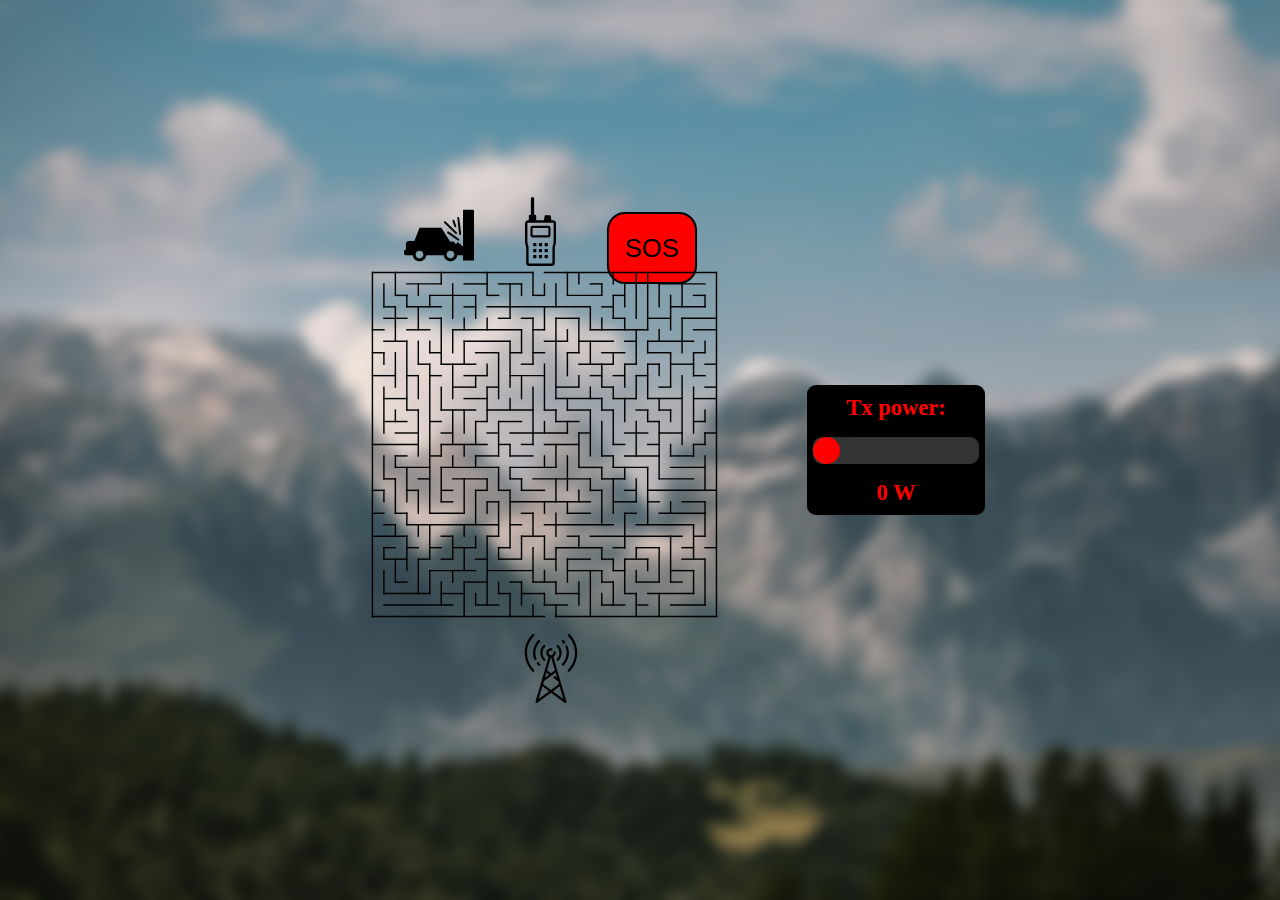
==== igra.html @ b10d03eb "Add files via upload" ====
<!DOCTYPE html>
<html lang="sl">
    <head>
        <meta charset="UTF-8">
        <meta name="viewport" content="width=device-width, initial-scale=1.0" />
        <link rel="stylesheet" href="style/igra.css">
        <link rel="icon" type="image/x-icon" href="slike/ikona.png">
        <title>SOS labirint</title>
    </head>
    <body>
        <div id="main">
            <div id="glava">
                <div id="car"><img src="slike/car.svg"></div>
                <div id="radio"><img src="slike/radio.svg"></div>
                <button id="klic">SOS</button>
            </div>
            <div id="labirint">
                <svg id="maze"  viewBox="0 0 500 500">
                    <g fill="none" stroke="#000000" stroke-width="2" stroke-linecap="square">
                        <line x1="2" y1="2" x2="226" y2="2" />
                        <line x1="242" y1="2" x2="482" y2="2" />
                        <line x1="50" y1="18" x2="98" y2="18" />
                        <line x1="130" y1="18" x2="162" y2="18" />
                        <line x1="178" y1="18" x2="210" y2="18" />
                        <line x1="306" y1="18" x2="322" y2="18" />
                        <line x1="402" y1="18" x2="466" y2="18" />
                        <line x1="34" y1="34" x2="50" y2="34" />
                        <line x1="82" y1="34" x2="146" y2="34" />
                        <line x1="162" y1="34" x2="178" y2="34" />
                        <line x1="226" y1="34" x2="242" y2="34" />
                        <line x1="274" y1="34" x2="322" y2="34" />
                        <line x1="338" y1="34" x2="354" y2="34" />
                        <line x1="450" y1="34" x2="466" y2="34" />
                        <line x1="18" y1="50" x2="34" y2="50" />
                        <line x1="50" y1="50" x2="98" y2="50" />
                        <line x1="130" y1="50" x2="146" y2="50" />
                        <line x1="162" y1="50" x2="306" y2="50" />
                        <line x1="322" y1="50" x2="338" y2="50" />
                        <line x1="418" y1="50" x2="466" y2="50" />
                        <line x1="18" y1="66" x2="50" y2="66" />
                        <line x1="82" y1="66" x2="98" y2="66" />
                        <line x1="178" y1="66" x2="194" y2="66" />
                        <line x1="210" y1="66" x2="226" y2="66" />
                        <line x1="258" y1="66" x2="290" y2="66" />
                        <line x1="338" y1="66" x2="354" y2="66" />
                        <line x1="386" y1="66" x2="418" y2="66" />
                        <line x1="434" y1="66" x2="482" y2="66" />
                        <line x1="2" y1="82" x2="18" y2="82" />
                        <line x1="50" y1="82" x2="82" y2="82" />
                        <line x1="114" y1="82" x2="210" y2="82" />
                        <line x1="226" y1="82" x2="242" y2="82" />
                        <line x1="306" y1="82" x2="386" y2="82" />
                        <line x1="450" y1="82" x2="482" y2="82" />
                        <line x1="18" y1="98" x2="50" y2="98" />
                        <line x1="130" y1="98" x2="194" y2="98" />
                        <line x1="242" y1="98" x2="274" y2="98" />
                        <line x1="290" y1="98" x2="338" y2="98" />
                        <line x1="354" y1="98" x2="370" y2="98" />
                        <line x1="386" y1="98" x2="450" y2="98" />
                        <line x1="2" y1="114" x2="18" y2="114" />
                        <line x1="82" y1="114" x2="98" y2="114" />
                        <line x1="146" y1="114" x2="178" y2="114" />
                        <line x1="194" y1="114" x2="210" y2="114" />
                        <line x1="226" y1="114" x2="242" y2="114" />
                        <line x1="274" y1="114" x2="290" y2="114" />
                        <line x1="322" y1="114" x2="354" y2="114" />
                        <line x1="386" y1="114" x2="418" y2="114" />
                        <line x1="450" y1="114" x2="466" y2="114" />
                        <line x1="66" y1="130" x2="82" y2="130" />
                        <line x1="98" y1="130" x2="146" y2="130" />
                        <line x1="210" y1="130" x2="226" y2="130" />
                        <line x1="290" y1="130" x2="338" y2="130" />
                        <line x1="354" y1="130" x2="370" y2="130" />
                        <line x1="386" y1="130" x2="402" y2="130" />
                        <line x1="418" y1="130" x2="450" y2="130" />
                        <line x1="466" y1="130" x2="482" y2="130" />
                        <line x1="2" y1="146" x2="34" y2="146" />
                        <line x1="50" y1="146" x2="66" y2="146" />
                        <line x1="82" y1="146" x2="98" y2="146" />
                        <line x1="130" y1="146" x2="162" y2="146" />
                        <line x1="194" y1="146" x2="242" y2="146" />
                        <line x1="306" y1="146" x2="322" y2="146" />
                        <line x1="338" y1="146" x2="354" y2="146" />
                        <line x1="370" y1="146" x2="386" y2="146" />
                        <line x1="450" y1="146" x2="466" y2="146" />
                        <line x1="114" y1="162" x2="146" y2="162" />
                        <line x1="162" y1="162" x2="178" y2="162" />
                        <line x1="258" y1="162" x2="290" y2="162" />
                        <line x1="322" y1="162" x2="338" y2="162" />
                        <line x1="402" y1="162" x2="418" y2="162" />
                        <line x1="466" y1="162" x2="482" y2="162" />
                        <line x1="18" y1="178" x2="50" y2="178" />
                        <line x1="130" y1="178" x2="162" y2="178" />
                        <line x1="258" y1="178" x2="322" y2="178" />
                        <line x1="338" y1="178" x2="370" y2="178" />
                        <line x1="386" y1="178" x2="434" y2="178" />
                        <line x1="450" y1="178" x2="482" y2="178" />
                        <line x1="50" y1="194" x2="66" y2="194" />
                        <line x1="98" y1="194" x2="146" y2="194" />
                        <line x1="162" y1="194" x2="226" y2="194" />
                        <line x1="242" y1="194" x2="258" y2="194" />
                        <line x1="274" y1="194" x2="306" y2="194" />
                        <line x1="322" y1="194" x2="338" y2="194" />
                        <line x1="370" y1="194" x2="386" y2="194" />
                        <line x1="402" y1="194" x2="418" y2="194" />
                        <line x1="18" y1="210" x2="50" y2="210" />
                        <line x1="82" y1="210" x2="98" y2="210" />
                        <line x1="146" y1="210" x2="162" y2="210" />
                        <line x1="178" y1="210" x2="210" y2="210" />
                        <line x1="258" y1="210" x2="290" y2="210" />
                        <line x1="386" y1="210" x2="402" y2="210" />
                        <line x1="450" y1="210" x2="466" y2="210" />
                        <line x1="34" y1="226" x2="66" y2="226" />
                        <line x1="98" y1="226" x2="114" y2="226" />
                        <line x1="162" y1="226" x2="178" y2="226" />
                        <line x1="194" y1="226" x2="274" y2="226" />
                        <line x1="290" y1="226" x2="306" y2="226" />
                        <line x1="354" y1="226" x2="386" y2="226" />
                        <line x1="402" y1="226" x2="434" y2="226" />
                        <line x1="466" y1="226" x2="482" y2="226" />
                        <line x1="2" y1="242" x2="66" y2="242" />
                        <line x1="98" y1="242" x2="162" y2="242" />
                        <line x1="178" y1="242" x2="194" y2="242" />
                        <line x1="210" y1="242" x2="226" y2="242" />
                        <line x1="242" y1="242" x2="290" y2="242" />
                        <line x1="338" y1="242" x2="354" y2="242" />
                        <line x1="386" y1="242" x2="402" y2="242" />
                        <line x1="450" y1="242" x2="466" y2="242" />
                        <line x1="34" y1="258" x2="50" y2="258" />
                        <line x1="82" y1="258" x2="98" y2="258" />
                        <line x1="146" y1="258" x2="178" y2="258" />
                        <line x1="194" y1="258" x2="226" y2="258" />
                        <line x1="322" y1="258" x2="338" y2="258" />
                        <line x1="354" y1="258" x2="402" y2="258" />
                        <line x1="418" y1="258" x2="450" y2="258" />
                        <line x1="34" y1="274" x2="82" y2="274" />
                        <line x1="98" y1="274" x2="178" y2="274" />
                        <line x1="194" y1="274" x2="258" y2="274" />
                        <line x1="290" y1="274" x2="322" y2="274" />
                        <line x1="338" y1="274" x2="386" y2="274" />
                        <line x1="418" y1="274" x2="466" y2="274" />
                        <line x1="18" y1="290" x2="34" y2="290" />
                        <line x1="66" y1="290" x2="82" y2="290" />
                        <line x1="114" y1="290" x2="162" y2="290" />
                        <line x1="194" y1="290" x2="210" y2="290" />
                        <line x1="226" y1="290" x2="306" y2="290" />
                        <line x1="322" y1="290" x2="354" y2="290" />
                        <line x1="402" y1="290" x2="450" y2="290" />
                        <line x1="2" y1="306" x2="18" y2="306" />
                        <line x1="50" y1="306" x2="66" y2="306" />
                        <line x1="98" y1="306" x2="114" y2="306" />
                        <line x1="146" y1="306" x2="162" y2="306" />
                        <line x1="178" y1="306" x2="194" y2="306" />
                        <line x1="210" y1="306" x2="242" y2="306" />
                        <line x1="306" y1="306" x2="322" y2="306" />
                        <line x1="354" y1="306" x2="370" y2="306" />
                        <line x1="386" y1="306" x2="482" y2="306" />
                        <line x1="98" y1="322" x2="114" y2="322" />
                        <line x1="162" y1="322" x2="178" y2="322" />
                        <line x1="194" y1="322" x2="306" y2="322" />
                        <line x1="338" y1="322" x2="370" y2="322" />
                        <line x1="386" y1="322" x2="402" y2="322" />
                        <line x1="434" y1="322" x2="466" y2="322" />
                        <line x1="2" y1="338" x2="18" y2="338" />
                        <line x1="34" y1="338" x2="50" y2="338" />
                        <line x1="82" y1="338" x2="130" y2="338" />
                        <line x1="210" y1="338" x2="226" y2="338" />
                        <line x1="274" y1="338" x2="306" y2="338" />
                        <line x1="354" y1="338" x2="370" y2="338" />
                        <line x1="402" y1="338" x2="466" y2="338" />
                        <line x1="18" y1="354" x2="34" y2="354" />
                        <line x1="50" y1="354" x2="178" y2="354" />
                        <line x1="194" y1="354" x2="210" y2="354" />
                        <line x1="242" y1="354" x2="338" y2="354" />
                        <line x1="370" y1="354" x2="450" y2="354" />
                        <line x1="2" y1="370" x2="50" y2="370" />
                        <line x1="98" y1="370" x2="114" y2="370" />
                        <line x1="162" y1="370" x2="178" y2="370" />
                        <line x1="210" y1="370" x2="242" y2="370" />
                        <line x1="274" y1="370" x2="290" y2="370" />
                        <line x1="306" y1="370" x2="434" y2="370" />
                        <line x1="450" y1="370" x2="466" y2="370" />
                        <line x1="18" y1="386" x2="34" y2="386" />
                        <line x1="50" y1="386" x2="66" y2="386" />
                        <line x1="82" y1="386" x2="98" y2="386" />
                        <line x1="114" y1="386" x2="146" y2="386" />
                        <line x1="178" y1="386" x2="194" y2="386" />
                        <line x1="258" y1="386" x2="322" y2="386" />
                        <line x1="338" y1="386" x2="354" y2="386" />
                        <line x1="370" y1="386" x2="402" y2="386" />
                        <line x1="434" y1="386" x2="450" y2="386" />
                        <line x1="466" y1="386" x2="482" y2="386" />
                        <line x1="18" y1="402" x2="50" y2="402" />
                        <line x1="66" y1="402" x2="82" y2="402" />
                        <line x1="98" y1="402" x2="114" y2="402" />
                        <line x1="146" y1="402" x2="162" y2="402" />
                        <line x1="178" y1="402" x2="210" y2="402" />
                        <line x1="242" y1="402" x2="258" y2="402" />
                        <line x1="274" y1="402" x2="306" y2="402" />
                        <line x1="322" y1="402" x2="338" y2="402" />
                        <line x1="354" y1="402" x2="386" y2="402" />
                        <line x1="434" y1="402" x2="466" y2="402" />
                        <line x1="82" y1="418" x2="146" y2="418" />
                        <line x1="162" y1="418" x2="226" y2="418" />
                        <line x1="274" y1="418" x2="322" y2="418" />
                        <line x1="338" y1="418" x2="354" y2="418" />
                        <line x1="418" y1="418" x2="450" y2="418" />
                        <line x1="34" y1="434" x2="50" y2="434" />
                        <line x1="130" y1="434" x2="162" y2="434" />
                        <line x1="194" y1="434" x2="210" y2="434" />
                        <line x1="226" y1="434" x2="258" y2="434" />
                        <line x1="322" y1="434" x2="338" y2="434" />
                        <line x1="370" y1="434" x2="402" y2="434" />
                        <line x1="418" y1="434" x2="434" y2="434" />
                        <line x1="18" y1="450" x2="82" y2="450" />
                        <line x1="98" y1="450" x2="130" y2="450" />
                        <line x1="178" y1="450" x2="194" y2="450" />
                        <line x1="210" y1="450" x2="242" y2="450" />
                        <line x1="258" y1="450" x2="290" y2="450" />
                        <line x1="354" y1="450" x2="370" y2="450" />
                        <line x1="386" y1="450" x2="450" y2="450" />
                        <line x1="18" y1="466" x2="114" y2="466" />
                        <line x1="146" y1="466" x2="178" y2="466" />
                        <line x1="242" y1="466" x2="274" y2="466" />
                        <line x1="322" y1="466" x2="354" y2="466" />
                        <line x1="370" y1="466" x2="386" y2="466" />
                        <line x1="418" y1="466" x2="466" y2="466" />
                        <line x1="2" y1="482" x2="242" y2="482" />
                        <line x1="258" y1="482" x2="482" y2="482" />
                        <line x1="2" y1="2" x2="2" y2="482" />
                        <line x1="18" y1="18" x2="18" y2="50" />
                        <line x1="18" y1="114" x2="18" y2="130" />
                        <line x1="18" y1="162" x2="18" y2="226" />
                        <line x1="18" y1="258" x2="18" y2="290" />
                        <line x1="18" y1="306" x2="18" y2="322" />
                        <line x1="18" y1="386" x2="18" y2="402" />
                        <line x1="18" y1="418" x2="18" y2="450" />
                        <line x1="34" y1="2" x2="34" y2="34" />
                        <line x1="34" y1="50" x2="34" y2="98" />
                        <line x1="34" y1="114" x2="34" y2="162" />
                        <line x1="34" y1="194" x2="34" y2="210" />
                        <line x1="34" y1="258" x2="34" y2="274" />
                        <line x1="34" y1="290" x2="34" y2="338" />
                        <line x1="34" y1="354" x2="34" y2="370" />
                        <line x1="34" y1="402" x2="34" y2="434" />
                        <line x1="50" y1="34" x2="50" y2="50" />
                        <line x1="50" y1="98" x2="50" y2="194" />
                        <line x1="50" y1="274" x2="50" y2="322" />
                        <line x1="50" y1="338" x2="50" y2="354" />
                        <line x1="50" y1="370" x2="50" y2="418" />
                        <line x1="66" y1="18" x2="66" y2="34" />
                        <line x1="66" y1="50" x2="66" y2="82" />
                        <line x1="66" y1="98" x2="66" y2="130" />
                        <line x1="66" y1="146" x2="66" y2="178" />
                        <line x1="66" y1="194" x2="66" y2="258" />
                        <line x1="66" y1="306" x2="66" y2="338" />
                        <line x1="66" y1="354" x2="66" y2="370" />
                        <line x1="66" y1="402" x2="66" y2="450" />
                        <line x1="82" y1="34" x2="82" y2="50" />
                        <line x1="82" y1="98" x2="82" y2="114" />
                        <line x1="82" y1="130" x2="82" y2="338" />
                        <line x1="82" y1="354" x2="82" y2="402" />
                        <line x1="82" y1="418" x2="82" y2="450" />
                        <line x1="98" y1="2" x2="98" y2="18" />
                        <line x1="98" y1="66" x2="98" y2="130" />
                        <line x1="98" y1="162" x2="98" y2="194" />
                        <line x1="98" y1="242" x2="98" y2="258" />
                        <line x1="98" y1="274" x2="98" y2="322" />
                        <line x1="98" y1="434" x2="98" y2="466" />
                        <line x1="114" y1="18" x2="114" y2="66" />
                        <line x1="114" y1="82" x2="114" y2="114" />
                        <line x1="114" y1="130" x2="114" y2="178" />
                        <line x1="114" y1="194" x2="114" y2="242" />
                        <line x1="114" y1="258" x2="114" y2="274" />
                        <line x1="114" y1="370" x2="114" y2="402" />
                        <line x1="114" y1="418" x2="114" y2="434" />
                        <line x1="130" y1="66" x2="130" y2="82" />
                        <line x1="130" y1="98" x2="130" y2="130" />
                        <line x1="130" y1="194" x2="130" y2="226" />
                        <line x1="130" y1="242" x2="130" y2="258" />
                        <line x1="130" y1="290" x2="130" y2="338" />
                        <line x1="130" y1="354" x2="130" y2="370" />
                        <line x1="130" y1="386" x2="130" y2="418" />
                        <line x1="130" y1="434" x2="130" y2="482" />
                        <line x1="146" y1="34" x2="146" y2="66" />
                        <line x1="146" y1="146" x2="146" y2="162" />
                        <line x1="146" y1="210" x2="146" y2="242" />
                        <line x1="146" y1="258" x2="146" y2="274" />
                        <line x1="146" y1="306" x2="146" y2="354" />
                        <line x1="146" y1="370" x2="146" y2="386" />
                        <line x1="146" y1="450" x2="146" y2="466" />
                        <line x1="162" y1="2" x2="162" y2="34" />
                        <line x1="162" y1="66" x2="162" y2="82" />
                        <line x1="162" y1="130" x2="162" y2="146" />
                        <line x1="162" y1="162" x2="162" y2="210" />
                        <line x1="162" y1="290" x2="162" y2="306" />
                        <line x1="162" y1="322" x2="162" y2="338" />
                        <line x1="162" y1="370" x2="162" y2="466" />
                        <line x1="178" y1="114" x2="178" y2="178" />
                        <line x1="178" y1="210" x2="178" y2="258" />
                        <line x1="178" y1="274" x2="178" y2="306" />
                        <line x1="178" y1="322" x2="178" y2="370" />
                        <line x1="178" y1="386" x2="178" y2="402" />
                        <line x1="178" y1="434" x2="178" y2="450" />
                        <line x1="194" y1="18" x2="194" y2="66" />
                        <line x1="194" y1="98" x2="194" y2="162" />
                        <line x1="194" y1="178" x2="194" y2="194" />
                        <line x1="194" y1="242" x2="194" y2="258" />
                        <line x1="194" y1="274" x2="194" y2="290" />
                        <line x1="194" y1="306" x2="194" y2="386" />
                        <line x1="194" y1="450" x2="194" y2="482" />
                        <line x1="210" y1="18" x2="210" y2="34" />
                        <line x1="210" y1="82" x2="210" y2="114" />
                        <line x1="210" y1="146" x2="210" y2="178" />
                        <line x1="210" y1="290" x2="210" y2="306" />
                        <line x1="210" y1="370" x2="210" y2="402" />
                        <line x1="210" y1="434" x2="210" y2="466" />
                        <line x1="226" y1="2" x2="226" y2="34" />
                        <line x1="226" y1="66" x2="226" y2="130" />
                        <line x1="226" y1="162" x2="226" y2="242" />
                        <line x1="226" y1="338" x2="226" y2="370" />
                        <line x1="226" y1="386" x2="226" y2="434" />
                        <line x1="226" y1="466" x2="226" y2="482" />
                        <line x1="242" y1="18" x2="242" y2="34" />
                        <line x1="242" y1="50" x2="242" y2="82" />
                        <line x1="242" y1="130" x2="242" y2="194" />
                        <line x1="242" y1="210" x2="242" y2="226" />
                        <line x1="242" y1="258" x2="242" y2="274" />
                        <line x1="242" y1="322" x2="242" y2="338" />
                        <line x1="242" y1="370" x2="242" y2="402" />
                        <line x1="242" y1="418" x2="242" y2="434" />
                        <line x1="242" y1="450" x2="242" y2="466" />
                        <line x1="258" y1="18" x2="258" y2="50" />
                        <line x1="258" y1="66" x2="258" y2="178" />
                        <line x1="258" y1="194" x2="258" y2="210" />
                        <line x1="258" y1="242" x2="258" y2="274" />
                        <line x1="258" y1="290" x2="258" y2="322" />
                        <line x1="258" y1="338" x2="258" y2="370" />
                        <line x1="258" y1="386" x2="258" y2="418" />
                        <line x1="258" y1="434" x2="258" y2="450" />
                        <line x1="258" y1="466" x2="258" y2="482" />
                        <line x1="274" y1="2" x2="274" y2="34" />
                        <line x1="274" y1="82" x2="274" y2="98" />
                        <line x1="274" y1="114" x2="274" y2="146" />
                        <line x1="274" y1="178" x2="274" y2="194" />
                        <line x1="274" y1="210" x2="274" y2="226" />
                        <line x1="274" y1="258" x2="274" y2="306" />
                        <line x1="274" y1="322" x2="274" y2="338" />
                        <line x1="274" y1="402" x2="274" y2="434" />
                        <line x1="290" y1="2" x2="290" y2="18" />
                        <line x1="290" y1="66" x2="290" y2="114" />
                        <line x1="290" y1="146" x2="290" y2="162" />
                        <line x1="290" y1="226" x2="290" y2="274" />
                        <line x1="290" y1="306" x2="290" y2="322" />
                        <line x1="290" y1="370" x2="290" y2="386" />
                        <line x1="290" y1="434" x2="290" y2="466" />
                        <line x1="306" y1="50" x2="306" y2="82" />
                        <line x1="306" y1="98" x2="306" y2="130" />
                        <line x1="306" y1="162" x2="306" y2="178" />
                        <line x1="306" y1="194" x2="306" y2="258" />
                        <line x1="306" y1="290" x2="306" y2="306" />
                        <line x1="306" y1="418" x2="306" y2="482" />
                        <line x1="322" y1="18" x2="322" y2="34" />
                        <line x1="322" y1="66" x2="322" y2="82" />
                        <line x1="322" y1="130" x2="322" y2="162" />
                        <line x1="322" y1="178" x2="322" y2="194" />
                        <line x1="322" y1="210" x2="322" y2="258" />
                        <line x1="322" y1="274" x2="322" y2="290" />
                        <line x1="322" y1="306" x2="322" y2="354" />
                        <line x1="322" y1="386" x2="322" y2="402" />
                        <line x1="322" y1="418" x2="322" y2="434" />
                        <line x1="322" y1="450" x2="322" y2="466" />
                        <line x1="338" y1="2" x2="338" y2="18" />
                        <line x1="338" y1="34" x2="338" y2="66" />
                        <line x1="338" y1="114" x2="338" y2="130" />
                        <line x1="338" y1="162" x2="338" y2="178" />
                        <line x1="338" y1="194" x2="338" y2="242" />
                        <line x1="338" y1="258" x2="338" y2="274" />
                        <line x1="338" y1="290" x2="338" y2="338" />
                        <line x1="338" y1="402" x2="338" y2="418" />
                        <line x1="338" y1="434" x2="338" y2="466" />
                        <line x1="354" y1="18" x2="354" y2="50" />
                        <line x1="354" y1="66" x2="354" y2="82" />
                        <line x1="354" y1="130" x2="354" y2="162" />
                        <line x1="354" y1="178" x2="354" y2="210" />
                        <line x1="354" y1="274" x2="354" y2="290" />
                        <line x1="354" y1="338" x2="354" y2="386" />
                        <line x1="354" y1="402" x2="354" y2="450" />
                        <line x1="370" y1="2" x2="370" y2="66" />
                        <line x1="370" y1="82" x2="370" y2="130" />
                        <line x1="370" y1="146" x2="370" y2="178" />
                        <line x1="370" y1="210" x2="370" y2="258" />
                        <line x1="370" y1="290" x2="370" y2="322" />
                        <line x1="370" y1="386" x2="370" y2="402" />
                        <line x1="370" y1="418" x2="370" y2="434" />
                        <line x1="370" y1="450" x2="370" y2="482" />
                        <line x1="386" y1="2" x2="386" y2="82" />
                        <line x1="386" y1="98" x2="386" y2="114" />
                        <line x1="386" y1="130" x2="386" y2="178" />
                        <line x1="386" y1="194" x2="386" y2="210" />
                        <line x1="386" y1="274" x2="386" y2="354" />
                        <line x1="386" y1="402" x2="386" y2="418" />
                        <line x1="402" y1="18" x2="402" y2="50" />
                        <line x1="402" y1="82" x2="402" y2="98" />
                        <line x1="402" y1="130" x2="402" y2="146" />
                        <line x1="402" y1="178" x2="402" y2="194" />
                        <line x1="402" y1="210" x2="402" y2="290" />
                        <line x1="402" y1="386" x2="402" y2="434" />
                        <line x1="402" y1="450" x2="402" y2="482" />
                        <line x1="418" y1="34" x2="418" y2="82" />
                        <line x1="418" y1="114" x2="418" y2="162" />
                        <line x1="418" y1="194" x2="418" y2="210" />
                        <line x1="418" y1="242" x2="418" y2="258" />
                        <line x1="418" y1="322" x2="418" y2="338" />
                        <line x1="418" y1="370" x2="418" y2="434" />
                        <line x1="434" y1="18" x2="434" y2="50" />
                        <line x1="434" y1="66" x2="434" y2="114" />
                        <line x1="434" y1="146" x2="434" y2="242" />
                        <line x1="450" y1="114" x2="450" y2="146" />
                        <line x1="450" y1="162" x2="450" y2="226" />
                        <line x1="450" y1="242" x2="450" y2="258" />
                        <line x1="450" y1="354" x2="450" y2="402" />
                        <line x1="450" y1="418" x2="450" y2="450" />
                        <line x1="466" y1="34" x2="466" y2="50" />
                        <line x1="466" y1="98" x2="466" y2="114" />
                        <line x1="466" y1="194" x2="466" y2="210" />
                        <line x1="466" y1="226" x2="466" y2="242" />
                        <line x1="466" y1="258" x2="466" y2="306" />
                        <line x1="466" y1="322" x2="466" y2="370" />
                        <line x1="466" y1="402" x2="466" y2="466" />
                        <line x1="482" y1="2" x2="482" y2="482" />
                      </g>
                    <polyline id="path" fill="none" stroke="#ff0000" stroke-width="2" stroke-linecap="square" stroke-linejoin="round" points="234,2 234,10 250,10 250,42 218,42 218,10 170,10 170,26 186,26 186,42 154,42 154,58 170,58 170,74 218,74 218,122 202,122 202,138 234,138 234,122 250,122 250,186 266,186 266,202 298,202 298,218 282,218 282,234 234,234 234,250 202,250 202,234 186,234 186,218 218,218 218,202 170,202 170,218 154,218 154,234 170,234 170,250 138,250 138,266 122,266 122,250 106,250 106,266 90,266 90,330 122,330 122,298 106,298 106,282 170,282 170,314 186,314 186,378 170,378 170,410 218,410 218,378 234,378 234,410 250,410 250,426 266,426 266,442 282,442 282,426 298,426 298,474 282,474 282,458 250,458 250,442 218,442 218,426 186,426 186,442 202,442 202,474 218,474 218,458 234,458 234,474 250,474 250,482" />
                    <polyline id="qrm" fill="none" stroke="#ff0000" stroke-width="2" stroke-linecap="square" stroke-linejoin="round" points="234,2 234,10 250,10 250,42 218,42 218,10 170,10 170,26 186,26 186,42 154,42 154,58 170,58 170,74 218,74 218,122 202,122 202,138 234,138 234,122 250,122 250,186 266,186 266,202 298,202 298,218 282,218 282,234 234,234 234,250 202,250 202,234 186,234 186,218 218,218 218,202 170,202 170,218 154,218 154,234 170,234 170,250 138,250 138,266 122,266 122,250 106,250 106,266 90,266 90,330 122,330 122,298 106,298 106,282 170,282 170,314 186,314 186,378 170,378 170,410 218,410 218,378 234,378 234,410 250,410 250,426 266,426 266,442 282,442 282,426 298,426 298,474 282,474 282,458 250,458 250,442 218,442 218,426 186,426 186,442 202,442 202,474 218,474 218,458 234,458 234,474 250,474 250,482" />
                </svg>
                
            </div>
            <div id="noga">
                <img src="slike/antenna.svg">
            </div>
        </div>
        <div id="slider">
            <p title="Transmission power">Tx power:</p>
            <input type="range" id="power"  min="0" max="5" step="1">
            <p id="power-val">0 W</p>
        </div>
        <script src="js/igra.js"></script>
    </body>
</html>
---- style/igra.css ----
* {
    margin: 0;
    padding: 0;
}

body {
    background-image: url('../slike/back.png');
    background-size: cover; 
    background-position: center;
    background-repeat: no-repeat;
    display: flex;
    justify-content: center;
    align-items: center;
    height: 100vh;
}

#main {
    width: 40vw;
    aspect-ratio: 1;
    display: flex;
    flex-direction: column;
}

#glava {
    height: 15%;
    display: flex;
    flex-direction: row;
    justify-content: center;
    gap: 10%;
}
#car > img  {
    margin-top: 10%;
    width: 100%;
    height: 90%;
}

#radio > img {
    margin-top: 10%;
    width: 100%;
    height: 90%;
}

#sos > img {
    margin-top: 10%;
    width: 100%;
    height: 90%;
}

#klic{
    width: 7vw;
    height: 8vh;
    margin-top: 2vh;
    font-size: 2vw;
    background-color: red;
    border-radius: 2vh;
    border: 0.3vh solid rgb(0, 0, 0);
}

#klic:hover {
    opacity: 80%;
    cursor: pointer;
    transition: 0.2s;
} 
 
#labirint {
    height: 70%;
    display: flex;
    justify-content: center;
    align-items: center;
}

#labirint > svg{
    height: 100%;
    width: 70%;
    object-fit: contain;
}

#noga {
    height: 15%;
    display: flex;
    justify-content: center;
}

#noga > img {
    margin-top: 1%;
    width: 100%;
    height: 90%;
}

#path {
    fill: none;
    stroke-width: 3;
    stroke-linecap: round;
    stroke-linejoin: round;
}

#slider{
    height: 13vh;
    width: 13vw;
    font-size: 2.5vh;
    display: flex;
    flex-direction: column;
    gap: 1rem;
    font-weight: bold;
    color: red;
    text-align: center;
    justify-content: center;
    align-items: center;
    background-color: black;
    padding: 0.7vh;
    border-radius: 1vh;
}

#power {
    -webkit-appearance: none;
    appearance: none;
    width: 13vw;
    height: 3vh;
    background: #333;
    border-radius: 1vh;
    outline: none;
}

#power::-webkit-slider-thumb {
    -webkit-appearance: none;
    appearance: none;
    width: 3vh;
    height: 3vh;
    background: red;
    border-radius: 50%;
    cursor: pointer;
}

#power::-moz-range-thumb {
    width: 3vh;
    height: 3vh;
    background: red;
    border-radius: 50%;
    cursor: pointer;
}

#power::-ms-thumb {
    width: 3vh;
    height: 3vh;
    background: red;
    border-radius: 50%;
    cursor: pointer;
}
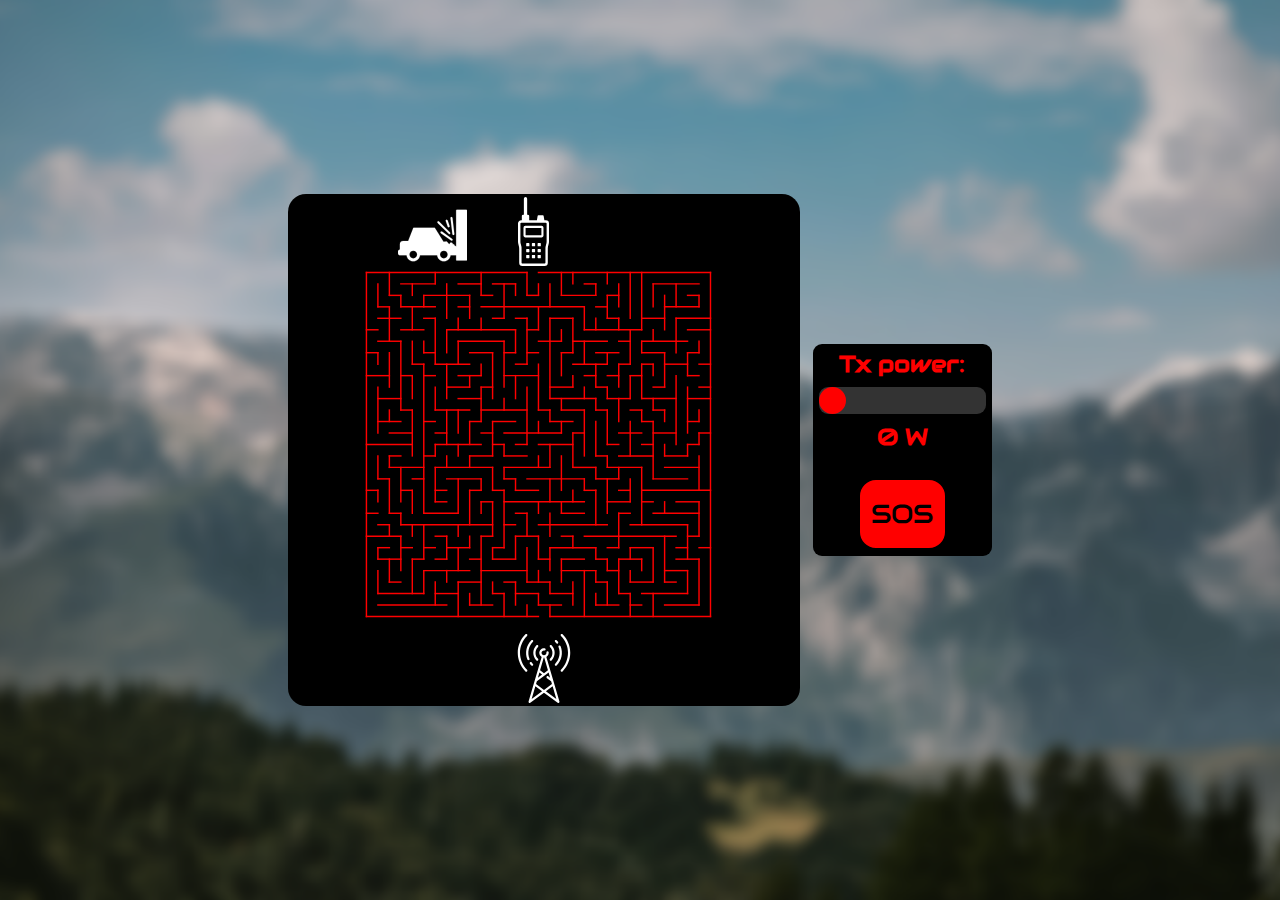
==== commit 0470f97c: "Massive re-design" ====
--- a/igra.html
+++ b/igra.html
@@ -12,11 +12,11 @@
             <div id="glava">
                 <div id="car"><img src="slike/car.svg"></div>
                 <div id="radio"><img src="slike/radio.svg"></div>
-                <button id="klic">SOS</button>
+                <div id="placeholder"></div>
             </div>
             <div id="labirint">
                 <svg id="maze"  viewBox="0 0 500 500">
-                    <g fill="none" stroke="#000000" stroke-width="2" stroke-linecap="square">
+                    <g fill="none" stroke="red" stroke-width="2" stroke-linecap="square" >
                         <line x1="2" y1="2" x2="226" y2="2" />
                         <line x1="242" y1="2" x2="482" y2="2" />
                         <line x1="50" y1="18" x2="98" y2="18" />
@@ -443,7 +443,12 @@
             <p title="Transmission power">Tx power:</p>
             <input type="range" id="power"  min="0" max="5" step="1">
             <p id="power-val">0 W</p>
+            <button id="klic">SOS</button>
         </div>
+        <audio id="avdio" loop>
+            <source src="avdio/sos.mp3" type="audio/mp3">
+            Your browser does not support the audio element.
+        </audio>
         <script src="js/igra.js"></script>
     </body>
 </html>
--- a/style/igra.css
+++ b/style/igra.css
@@ -1,6 +1,8 @@
+@import url('https://fonts.googleapis.com/css2?family=Press+Start+2P&family=Orbitron:wght@400;700&family=Audiowide&display=swap');
 * {
     margin: 0;
     padding: 0;
+    font-family: "Audiowide", sans-serif;
 }
 
 body {
@@ -10,6 +12,7 @@
     background-repeat: no-repeat;
     display: flex;
     justify-content: center;
+    gap: 1vw;
     align-items: center;
     height: 100vh;
 }
@@ -27,7 +30,10 @@
     flex-direction: row;
     justify-content: center;
     gap: 10%;
+    background-color: black;
+    border-radius: 2vh 2vh 0 0;
 }
+
 #car > img  {
     margin-top: 10%;
     width: 100%;
@@ -40,33 +46,16 @@
     height: 90%;
 }
 
-#sos > img {
-    margin-top: 10%;
-    width: 100%;
-    height: 90%;
+#placeholder{
+    width: 7vw;
 }
 
-#klic{
-    width: 7vw;
-    height: 8vh;
-    margin-top: 2vh;
-    font-size: 2vw;
-    background-color: red;
-    border-radius: 2vh;
-    border: 0.3vh solid rgb(0, 0, 0);
-}
-
-#klic:hover {
-    opacity: 80%;
-    cursor: pointer;
-    transition: 0.2s;
-} 
- 
 #labirint {
     height: 70%;
     display: flex;
     justify-content: center;
     align-items: center;
+    background-color: black;
 }
 
 #labirint > svg{
@@ -79,6 +68,8 @@
     height: 15%;
     display: flex;
     justify-content: center;
+    background-color: black;
+    border-radius: 0 0 2vh 2vh;
 }
 
 #noga > img {
@@ -89,18 +80,21 @@
 
 #path {
     fill: none;
-    stroke-width: 3;
+    stroke-width: 5;
     stroke-linecap: round;
     stroke-linejoin: round;
 }
+#qrm {
+    stroke-width: 10;
+}
 
 #slider{
-    height: 13vh;
+    height: fit-content;
     width: 13vw;
     font-size: 2.5vh;
     display: flex;
     flex-direction: column;
-    gap: 1rem;
+    gap: 1vh;
     font-weight: bold;
     color: red;
     text-align: center;
@@ -145,4 +139,21 @@
     background: red;
     border-radius: 50%;
     cursor: pointer;
-}+}
+
+
+#klic{
+    width: 7vw;
+    height: 8vh;
+    margin-top: 2vh;
+    font-size: 2vw;
+    background-color: red;
+    border-radius: 2vh;
+    border: 0.3vh solid rgb(0, 0, 0);
+}
+
+#klic:hover {
+    opacity: 75%;
+    cursor: pointer;
+    transition: 0.2s;
+} 
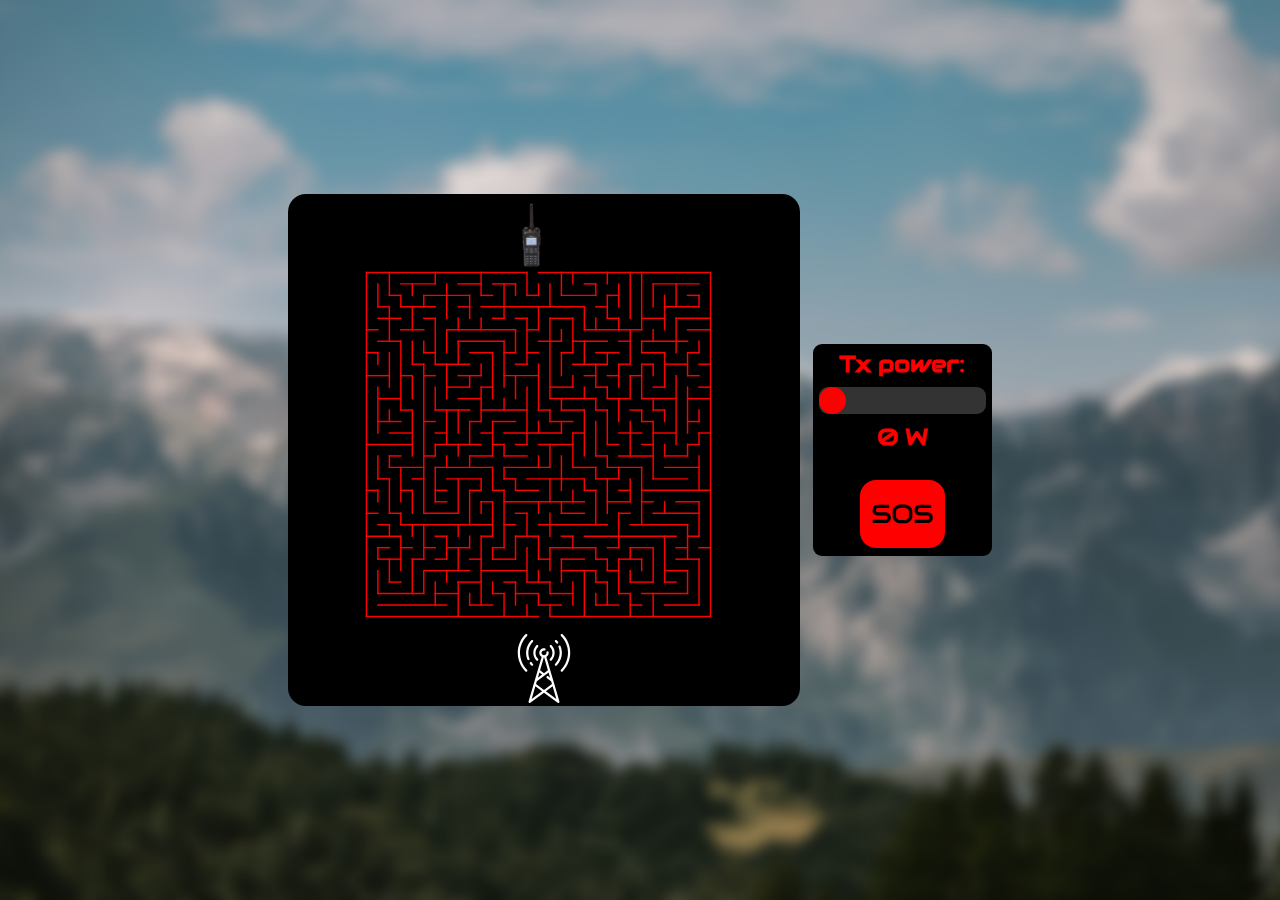
==== commit b52aed30: "Minor re-design" ====
--- a/igra.html
+++ b/igra.html
@@ -10,9 +10,8 @@
     <body>
         <div id="main">
             <div id="glava">
-                <div id="car"><img src="slike/car.svg"></div>
-                <div id="radio"><img src="slike/radio.svg"></div>
-                <div id="placeholder"></div>
+                <div id="radio"><img src="slike/radio.png"></div>
+                <div id="placehold"></div>
             </div>
             <div id="labirint">
                 <svg id="maze"  viewBox="0 0 500 500">
--- a/style/igra.css
+++ b/style/igra.css
@@ -29,15 +29,12 @@
     display: flex;
     flex-direction: row;
     justify-content: center;
-    gap: 10%;
     background-color: black;
     border-radius: 2vh 2vh 0 0;
 }
 
-#car > img  {
-    margin-top: 10%;
-    width: 100%;
-    height: 90%;
+#placehold{
+    width: 2vw;
 }
 
 #radio > img {
@@ -46,9 +43,6 @@
     height: 90%;
 }
 
-#placeholder{
-    width: 7vw;
-}
 
 #labirint {
     height: 70%;
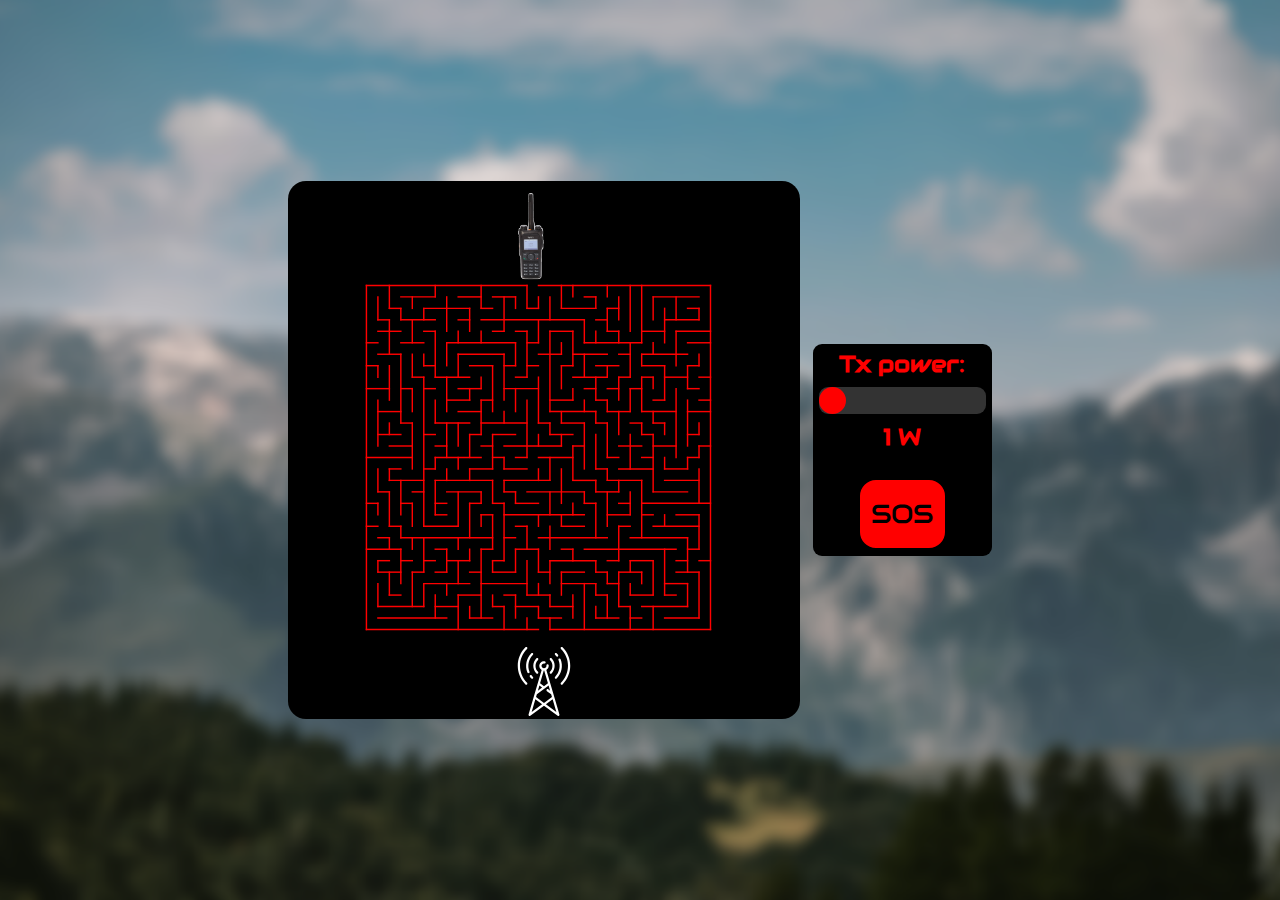
==== commit ac1a59ec: "Massive scaling fix" ====
--- a/igra.html
+++ b/igra.html
@@ -440,8 +440,8 @@
         </div>
         <div id="slider">
             <p title="Transmission power">Tx power:</p>
-            <input type="range" id="power"  min="0" max="5" step="1">
-            <p id="power-val">0 W</p>
+            <input type="range" id="power"  min="1" max="5" step="1">
+            <p id="power-val">1 W</p>
             <button id="klic">SOS</button>
         </div>
         <audio id="avdio" loop>
--- a/style/igra.css
+++ b/style/igra.css
@@ -17,6 +17,7 @@
     height: 100vh;
 }
 
+
 #main {
     width: 40vw;
     aspect-ratio: 1;
@@ -25,7 +26,7 @@
 }
 
 #glava {
-    height: 15%;
+    height: 20%;
     display: flex;
     flex-direction: row;
     justify-content: center;
@@ -151,3 +152,15 @@
     cursor: pointer;
     transition: 0.2s;
 } 
+
+@media only screen and (max-width: 750px) and (max-resolution: 192dpi) {
+    body{
+        gap: 0.5vw;
+    }
+   #main{
+    width: 70vw;
+   }
+   #slider{
+    width: 30vw;
+   }
+}
